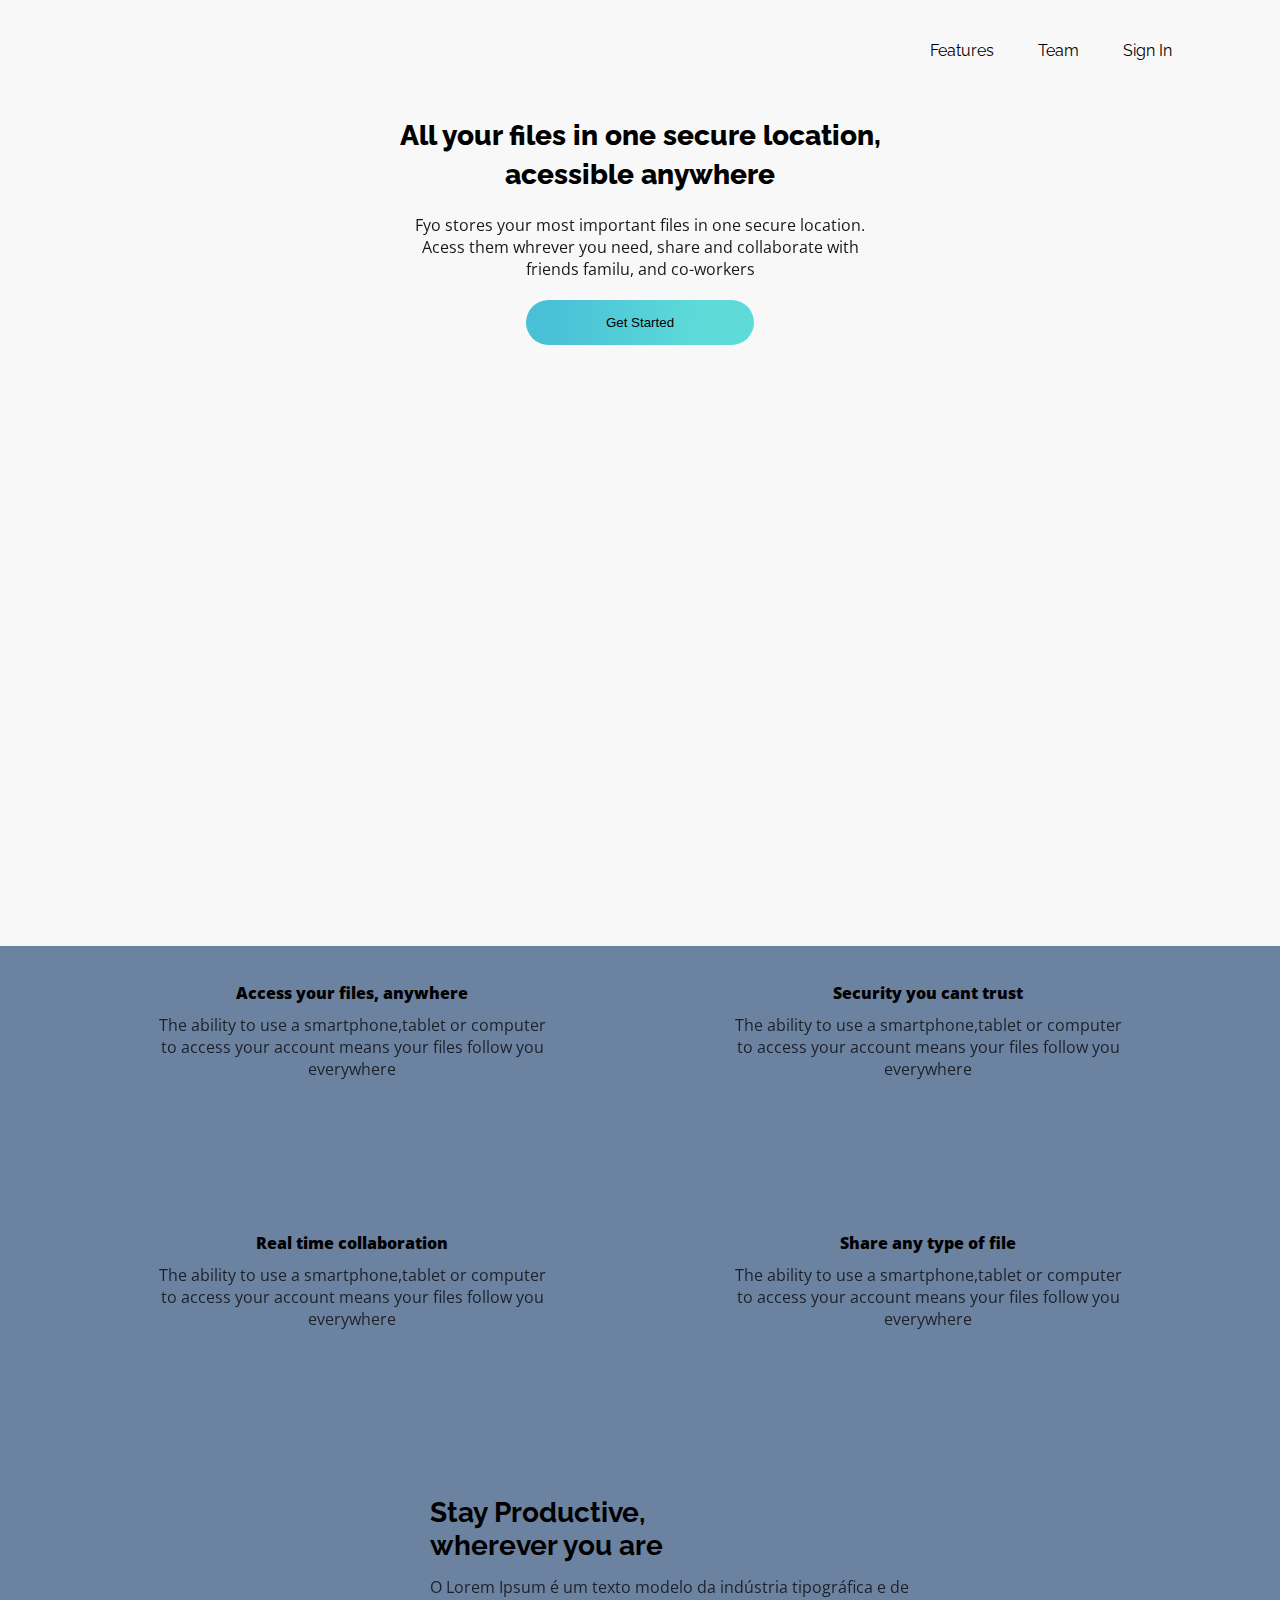
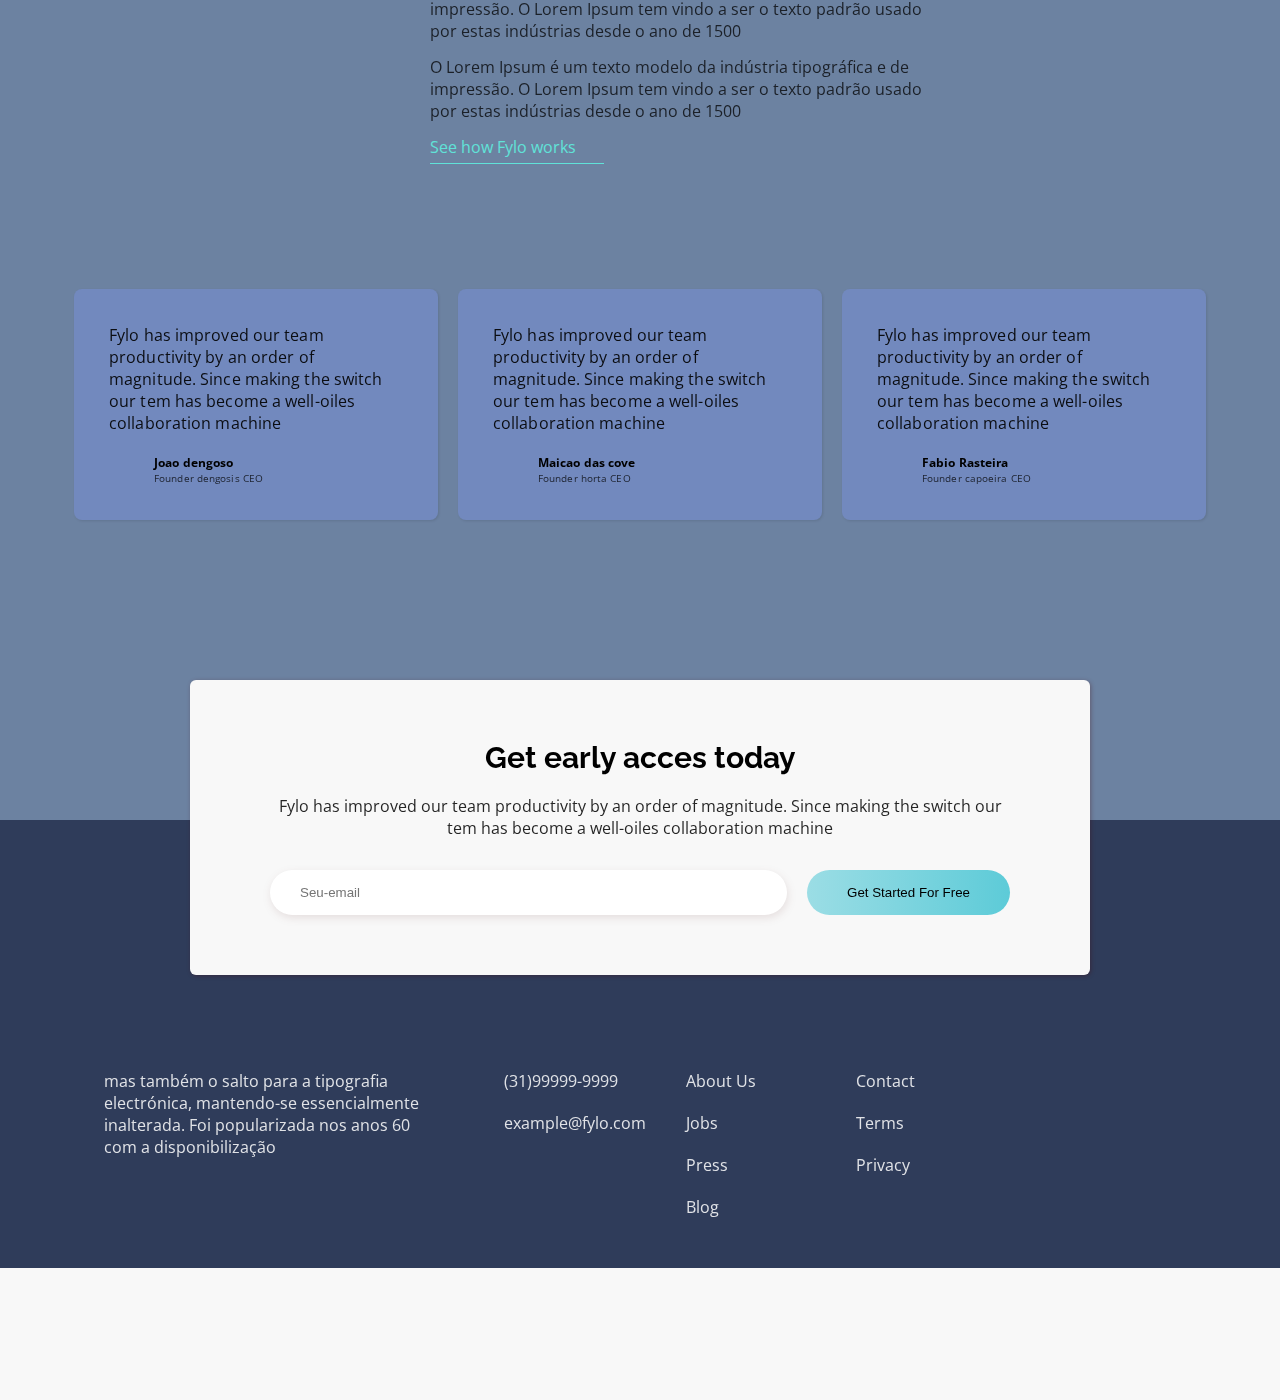
==== index.html @ e7dff71d "tranks" ====
<!DOCTYPE html>
<html lang="en">
  <head>
    <meta charset="UTF-8" />
    <meta name="viewport" content="width=device-width, initial-scale=1.0" />
    <title>Fylo Dark</title>
    <link
      href="https://fonts.googleapis.com/css2?family=Open+Sans:wght@400;700&display=swap"
      rel="stylesheet"
    />
    <link
      href="https://fonts.googleapis.com/css2?family=Raleway:wght@400;700&display=swap"
      rel="stylesheet"
    />
    <link rel="stylesheet" href="/light-theme.css" />

  </head>

  <body>
    <nav class="container">
      <div class="menu-wrap">
        <div class="logo"></div>
        <ul>
          <li><a href="#">Features</a></li>
          <li><a href="#">Team</a></li>
          <li><a href="#">Sign In</a></li>
          <li class="lua" id="switch-theme"></li>
        </ul>
      </div>
    </nav>

    <div class="intro">
      <div>
        <img src="images/illustration-intro.png" alt="" />
      </div>
      <div class="tittle">
        <h1>All your files in one secure location, acessible anywhere</h1>
      </div>
      <div class="subt">
        <p>
          Fyo stores your most important files in one secure location. Acess
          them whrever you need, share and collaborate with friends familu, and
          co-workers
        </p>
      </div>
      <button class="btn-1">Get Started</button>
    </div>

    <section class="page1">
      <div class="container wrap">
        <ul>
          <li><img src="images/icon-access-anywhere.svg" alt="" /></li>
          <li>Access your files, anywhere</li>
          <li>
            The ability to use a smartphone,tablet or computer to access your
            account means your files follow you everywhere
          </li>
        </ul>

        <ul>
          <li><img src="images/icon-security.svg" alt="" /></li>
          <li>Security you cant trust</li>
          <li>
            The ability to use a smartphone,tablet or computer to access your
            account means your files follow you everywhere
          </li>
        </ul>

        <ul>
          <li><img src="images/icon-collaboration.svg" alt="" /></li>
          <li>Real time collaboration</li>
          <li>
            The ability to use a smartphone,tablet or computer to access your
            account means your files follow you everywhere
          </li>
        </ul>

        <ul>
          <li><img src="images/icon-any-file.svg" alt="" /></li>
          <li>Share any type of file</li>
          <li>
            The ability to use a smartphone,tablet or computer to access your
            account means your files follow you everywhere
          </li>
        </ul>
      </div>
    </section>

    <section class="page2">
      <div class="container">
        <div class="wrap-page2">
          <div>
            <img src="images/illustration-stay-productive.png" alt="" />
          </div>
          <div class="content">
            <h2>Stay Productive, wherever you are</h2>
            <p>
              O Lorem Ipsum é um texto modelo da indústria tipográfica e de
              impressão. O Lorem Ipsum tem vindo a ser o texto padrão usado por
              estas indústrias desde o ano de 1500
            </p>
            <p>
              O Lorem Ipsum é um texto modelo da indústria tipográfica e de
              impressão. O Lorem Ipsum tem vindo a ser o texto padrão usado por
              estas indústrias desde o ano de 1500
            </p>
            <a href="#">See how Fylo works</a>
          </div>
        </div>
      </div>
    </section>

    <section class="cards">
      <div class="container">
        <div class="cards-wrap">
          <ul class="card">
            <li class="personatext">
              Fylo has improved our team productivity by an order of magnitude.
              Since making the switch our tem has become a well-oiles
              collaboration machine
            </li>
            <li class="info">
              <img src="images/profile-1.jpg" alt="" />
              <div class="infopersona">
                <h5>Joao dengoso</h5>
                <p>Founder dengosis CEO</p>
              </div>
            </li>
          </ul>

          <ul class="card">
            <li class="personatext">
              Fylo has improved our team productivity by an order of magnitude.
              Since making the switch our tem has become a well-oiles
              collaboration machine
            </li>
            <li class="info">
              <img src="images/profile-2.jpg" alt="" />
              <div class="infopersona">
                <h5>Maicao das cove</h5>
                <p>Founder horta CEO</p>
              </div>
            </li>
          </ul>
          <ul class="card">
            <li class="personatext">
              Fylo has improved our team productivity by an order of magnitude.
              Since making the switch our tem has become a well-oiles
              collaboration machine
            </li>
            <li class="info">
              <img src="images/profile-3.jpg" alt="" />
              <div class="infopersona">
                <h5>Fabio Rasteira</h5>
                <p>Founder capoeira CEO</p>
              </div>
            </li>
          </ul>
        </div>
      </div>
    </section>
    <div class="segura">
        <section class="inscreva-se">
          <h2>Get early acces today</h2>
          <p>
            Fylo has improved our team productivity by an order of magnitude.
            Since making the switch our tem has become a well-oiles
            collaboration machine
          </p>
          <div class="envie">
            <input type="text" placeholder="Seu-email" />
            <button>Get Started For Free</button>
          </div>
        </section>
      </div>
    </div>
    <footer>
      <div class="container">
        <img src="images/logo.svg" alt="" />
        <div class="footer-wrap">

          <ul class="local"><li>mas também o salto para a tipografia electrónica, mantendo-se essencialmente inalterada. Foi popularizada nos anos 60 com a disponibilização</li></ul>
       
          <ul class="contato">
          <li class="fone">(31)99999-9999</li>
          <li class="email">example@fylo.com</li>
        </ul>

        <ul class="tagarela">
          <li>About Us</li>
          <li>Jobs</li>
          <li>Press</li>
          <li>Blog</li>
        </ul>
        <ul class="tagarela2">
          <li>Contact</li>
          <li>Terms</li>
          <li>Privacy</li>
        </ul>

        <ul class="redes">
          <li><a href="#"> <img src="images/face.svg" alt=""></a></li>
          <li><a href="#"> <img src="images/twiiter.svg" alt=""></a></li>
          <li><a href="#"> <img src="images/instagram.svg" alt=""></a></li>
          
        </ul>

        </div>
      </div>
    </footer>
    <script type="text/javascript" src="script.js"></script>
  </body>
</html>
---- light-theme.css ----
/* ### 
Headings, Call-to-actions, Header Navigation

- Family: [Raleway](https://fonts.google.com/specimen/Raleway)
- Weights: 400, 700
font-family: 'Raleway', sans-serif;

### Body

- Family: [Open Sans](https://fonts.google.com/specimen/Open+Sans)
- Weights: 400, 700 
font-family: 'Open Sans', sans-serif;
*/

/* RESET */
* {
  margin: 0;
  padding: 0;
  box-sizing: border-box;
}

*::after,
*::before {
  margin: 0;
  padding: 0;
  box-sizing: border-box;
}

ul,
li {
  list-style: none;
}
a {
  text-decoration: none;
}
img {
  display: block;
  max-width: 100%;
}
/* font */
:root {
  /* - Dark Blue (main background) */
  --main-bg-color: rgb(248, 248, 248);
  /* - Dark Blue (intro and email sign up background):  */
  --intro-bg-color: #6c82a1;
  /* - Dark Blue (footer background) */
  --footer-bg-color: #2f3c5a;
  --card-color: #7289be;
  --font-color: black;
  --font-footer-color: white;
  --link-color: #60e2d8;
}

body {
  font-family: "Open Sans", sans-serif;
  background-color: var(--main-bg-color);
  height: 3000px;
  color: var(--font-color);
}

.container {
  margin-right: auto;
  margin-left: auto;
  padding-right: 4rem;
  padding-left: 4rem;
  max-width: 1440px;
}
.menu-wrap {
  display: flex;
  align-items: center;
}
.menu-wrap .logo {
  display: block;
  padding: 4em 0em 2em 0;
  max-width: 160px;
  background: url("images/logo-black.svg") no-repeat;
  background-size: 100% 100%;
  width: 180px;
  height: 55px;
}
.menu-wrap ul {
  margin-left: auto;
}

.menu-wrap ul li {
  display: inline-block;
}
.menu-wrap ul li a:hover {
  text-decoration: underline;
}
.menu-wrap ul li a {
  padding: 20px;
  color: var(--font-color);
  font-family: "Raleway", sans-serif;
}

/* intro */
.intro {
  position: relative;
  margin: 0;
  padding: 0;
  width: 100%;
  height: 850px;
  background-size: contain;
  background-repeat: no-repeat;
  background-image: url("images/bg-curvy-desktop-white.svg");
  background-position: bottom;
}

.intro img {
  margin: 0 auto;
  max-width: 500px;
  display: block;
}

.intro h1 {
  color: var(--font-color);
  font-weight: 800;
  font-size: 28px;
  display: flex;
  justify-content: center;
  text-align: center;
  font-family: "Raleway", sans-serif;
  line-height: 1.4em;
}

.tittle {
  max-width: 600px;
  margin: 0 auto;
  padding: 20px 0;
}

.subt {
  max-width: 450px;
  margin: 0 auto;
}
.subt {
  text-align: center;
  color: var(--font-color);
  opacity: 90%;
  font-weight: 400;
  font-family: "Open Sans", sans-serif;
}
.btn-1 {
  display: block;
  padding: 15px 80px;
  border-radius: 40px;
  color: var(--font-color);
  border: none;
  margin: 20px auto;
  background: linear-gradient(
    270.96deg,
    #5edbd9 21.9%,
    rgb(74, 192, 215) 88.45%
  );
  cursor: pointer;
  transition: 0.2s ease-in;
}

button:hover {
  background: linear-gradient(
    270.96deg,
    #5edbd9 01.9%,
    rgb(74, 192, 215) 08.45%
  );
}

.page1 {
  background-color: var(--intro-bg-color);
  display: block;
  width: 100%;
}
.page1 p {
  color: var(--font-color);
  text-align: center;
  font-size: 90px;
}
.wrap {
  display: flex;
  flex-wrap: wrap;
  align-items: center;
  background-color: var(--intro-bg-color);
}

.wrap ul {
  flex: 1 1 50%;
  max-width: 50%;
  text-align: center;
  margin-bottom: 90px;
  padding: 1em;
}

.wrap ul img {
  margin: 0 auto;
}
.wrap ul li {
  color: var(--font-color);
  margin-top: 10px;
  font-family: "Open Sans", sans-serif;
  font-weight: 800;
}
.wrap ul li:nth-child(3) {
  max-width: 390px;
  margin: 10px auto;
  font-weight: normal;
  opacity: 75%;
}
/* pagina productive */

.page2 {
  background-color: var(--intro-bg-color);
  width: 100%;
  padding: 50px 0;
}
.wrap-page2 {
  display: flex;
  align-items: center;
  justify-content: center;
}
.content {
  max-width: 500px;
  margin-left: 80px;
}
.page2 p {
  color: var(--font-color);
  margin-bottom: 14px;
  opacity: 75%;
}

.page2 h2 {
  max-width: 300px;
  margin-bottom: 14px;
  color: var(--font-color);
  font-size: 28px;
  font-family: "Raleway", sans-serif;
}
.page2 a {
  color: var(--link-color);
  border-bottom: 1px var(--link-color) solid;
  padding-bottom: 5px;
}
.page2 a::after {
  content: "";
  display: inline-block;
  background: url("images/icon-arrow.svg");
  background-size: cover;
  width: 20px;
  height: 20px;
  margin-left: 8px;
  vertical-align: middle;
}

/* cards */

.cards {
  padding-top: 60px;
  background: var(--intro-bg-color);
  padding-bottom: 300px;
}
.card {
  margin-top: 20px;
  max-width: calc(33.333% - 20px);
  letter-spacing: 0.1px;
  background: var(--card-color);
  border-radius: 8px;
  padding: 35px;
  min-width: 320px;
  filter: drop-shadow(1px 1px 1px rgba(0, 0, 0, 0.1));
}
.card:nth-child(2) {
  margin-left: 20px;
  margin-right: 20px;
}
.card:nth-child(1) {
  position: relative;
  z-index: 90;
}
.card:nth-child(1)::before {
  content: "";
  display: inline-block;
  background-size: cover;
  background: url("images/bg-quotes.png") no-repeat;
  height: 90px;
  width: 100%;
  position: absolute;
  top: -32px;
  left: -20px;
  z-index: -99;
}
.cards-wrap {
  display: flex;
  flex-wrap: wrap;
  justify-content: center;
}
.info {
  display: flex;
  align-items: center;
  align-content: center;
  vertical-align: middle;
}
.infopersona {
  margin-left: 15px;
}

.infopersona p {
  font-size: 10px;
  opacity: 75%;
}

.infopersona h5 {
  font-size: 12px;
}

.info img {
  width: 30px;
  border-radius: 50%;
}
.personatext {
  margin-bottom: 20px;
  opacity: 90%;
}

/* card inscreva-se */
.segura {
  position: relative;
  margin: 0 1.5em;
}

.inscreva-se {
  margin: 0 auto;
  max-width: 900px;
  background: var(--main-bg-color);
  position: absolute;
  top: -140px;
  padding: 60px 80px;
  filter: drop-shadow(1px 1px 2px rgba(71, 0, 0, 0.3));
  border-radius: 6px;
  z-index: 10;
  left: 0;
  right: 0;
}

.inscreva-se h2 {
  text-align: center;
  margin-bottom: 20px;
  font-family: "Raleway", sans-serif;
  font-size: 30px;
}
.inscreva-se p {
  opacity: 85%;
  margin-bottom: 30px;
  text-align: center;
  line-height: 1.4em;
}

.envie {
  display: flex;
}
.envie button {
  display: block;
  padding: 15px 40px;
  border-radius: 40px;
  color: var(--font-color);
  border: none;
  margin-left: 20px;
  background: linear-gradient(
    270.96deg,
    #4fc7d5 -21.9%,
    rgba(63, 173, 206, 0) 248.45%
  );
  cursor: pointer;
  transition: 0.2s ease-in;
}
.envie button:hover {
  background: linear-gradient(
    270.96deg,
    #4fc7d5 21.9%,
    rgba(163, 173, 206, 0) 248.45%
  );
}
.envie input {
  flex: 1;
  border-radius: 40px;
  border: none;
  padding: 0 30px;
  filter: drop-shadow(1px 3px 4px rgba(71, 0, 0, 0.1));
}
.envie input::placeholder {
  margin: 0 10px;
}

footer {
  background: var(--footer-bg-color);
  padding-top: 220px;
}
footer ul li {
  cursor: pointer;
}
footer img {
  margin-bottom: 30px;
}
.footer-wrap {
  display: flex;
  justify-content: space-around;
}
.footer-wrap ul {
  flex: 1;
  opacity: 85%;
  margin-bottom: 30px;
  color: var(--font-footer-color);
}
.footer-wrap ul:nth-child(1) {
  flex: 2;
  margin-left: 40px;
  position: relative;
  min-width: 250px;
}
.local {
  margin-right: 60px;
}

.local:before {
  content: "";
  background: url("images/icon-location.svg");
  width: 13px;
  height: 18px;
  display: inline-block;
  position: absolute;
  left: -35px;
  top: 5px;
}
.fone,
.email {
  position: relative;
  margin-left: 40px;
  margin-bottom: 20px;
  margin: 0 40px 20px 0;
  cursor: pointer;
}
.fone:hover,
.email:hover {
  text-decoration: underline;
}

.fone:before {
  content: "";
  background: url("images/icon-phone.svg") no-repeat;
  width: 20px;
  height: 18px;
  display: inline-block;
  position: absolute;
  left: -40px;
  top: 5px;
}

.email:before {
  content: "";
  background: url("images/icon-email.svg") no-repeat;
  width: 20px;
  height: 18px;
  display: inline-block;
  position: absolute;
  left: -40px;
  top: 4px;
}

.tagarela {
  min-width: 120px;
  margin-left: 0px;
}
.tagarela li,
.tagarela2 li {
  margin-bottom: 20px;
}
.redes {
  margin-left: 20px;
  min-width: 60px;
}
.redes li {
  margin: 0;
  max-width: 35px;
}
.redes li img {
  flex: 1 1 35px;
}
.lua {
  display: block;
  background: url("images/moon.svg") no-repeat;
  background-size: 100% 100%;
  cursor: pointer;
  width: 20px;
  height: 20px;
  position: relative;
  top: 5px;
  transition: 3.5s ease;
}

/* media */
@media (max-width: 960px) {
  .intro {
    height: 710px;
  }
  .page1 {
    padding-top: 100px;
  }
  .content {
    max-width: 400px;
    margin-left: 40px;
  }
  .page2 p {
    font-size: 14px;
  }
  .page2 h2 {
    font-size: 24px;
  }
  .page2 a {
    font-size: 14px;
  }
  .page2 img {
    min-width: 220px;
  }
  footer ul li {
    font-size: 12px;
  }
  .redes {
    display: flex;
    justify-content: center;
  }
  .redes li {
    margin-right: 20px;
  }

  .redes img {
    margin-left: 20px;
  }
  .footer-wrap {
    display: flex;
    justify-content: space-around;
    flex-direction: column;
  }
  .footer-wrap ul:nth-child(1) {
    margin-left: 40px;
    position: relative;
    max-width: 300px;
  }
  .contato {
    margin-left: 40px;
  }
}

@media (max-width: 620px) {
  .container {
    margin-right: auto;
    margin-left: auto;
    padding-right: 2rem;
    padding-left: 2rem;
  }
  .intro {
    height: 550px;
    opacity: 100%;
  }
  .intro h1 {
    font-size: 26px;
  }
  .intro p {
    margin: 0 10px;
  }
  .tittle {
    max-width: 360px;
  }
  .intro img {
    max-width: 380px;
    padding-bottom: 20px;
  }
  .menu-wrap .logo {
    padding: 2em 0em 2em 0em;
    max-width: 100px;
  }
  .menu-wrap ul li {
    font-size: 14px;
    margin-left: 10px;
  }
  .menu-wrap ul li a {
    padding: 5px;
    opacity: 90%;
  }
  .page1 {
    padding-top: 200px;
    height: 1400px;
  }
  .wrap {
    flex-direction: column;
  }
  .wrap ul {
    flex: 1 1 auto;
    min-width: 300px;
    text-align: center;
    margin-bottom: 90px;
    padding: 0px;
  }
  .wrap ul li:nth-child(3) {
    max-width: 300px;
    margin: 10px auto;
  }
  .content {
    margin-left: 10px;
  }

  .page2 {
    padding-top: 0px;
  }
  .wrap-page2 {
    flex-direction: column;
  }
  .page2 p {
    font-size: 14px;
  }
  .page2 h2 {
    font-size: 18px;
  }
  .page2 a {
    font-size: 14px;
  }
  .page2 img {
    width: 100%;
    margin: 0 auto;
    padding-bottom: 60px;
  }
  .personatext {
    font-size: 14px;
    letter-spacing: 0;
  }
  .card {
    padding: 25px;
  }
  .card:nth-child(2) {
    margin-left: 0px;
    margin-right: 0px;
  }
  .card {
    min-width: 280px;
  }
  .cards {
    padding-bottom: 250px;
  }

  .envie {
    padding-bottom: 20px;
    flex-direction: column;
    max-width: 360px;
    justify-content: center;
    margin: 0 auto;
  }
  .inscreva-se {
    top: -140px;
    padding: 30px 40px;
    filter: drop-shadow(1px 1px 2px rgba(71, 0, 0, 0.3));
    border-radius: 6px;
    z-index: 10;
    left: 0;
    right: 0;
  }
  .envie button {
    margin-left: 0px;
  }
  .envie input {
    flex: 1;
    border-radius: 40px;
    border: none;
    padding: 15px 30px;
    margin-bottom: 20px;
  }
  footer {
    padding-top: 320px;
  }
  .footer-wrap {
    flex-direction: column;
  }
  .contato {
    margin-left: 40px;
  }
  .tagarela,
  .tagarela2 {
    margin-left: 0px;
  }
  .redes {
    margin-left: 0px;
  }
}
@media (max-width: 406px) {
  .lua {
    position: absolute;
    top: 80px;
    right: 40px;
  }
  .menu-wrap {
    padding: 10px 0 30px 0;
  }
}

@media (max-width: 370px) {
  .intro {
    height: 400px;
    opacity: 100%;
    background-image: url("images/bg-curvy-desktop-white.svg");
  }
  .intro h1 {
    font-size: 24px;
    margin: 0 10px;
  }
  .intro p {
    font-size: 14px;
    margin: 0 10px;
  }
  .page1 {
    padding-top: 200px;
  }
  .container {
    margin-right: auto;
    margin-left: auto;
    padding-right: 1rem;
    padding-left: 1rem;
  }
  .menu-wrap ul li a {
    font-size: 12px;
    margin-left: 0px;
  }
  .intro img {
    max-width: 250px;
    padding-bottom: 20px;
  }
  .menu-wrap .logo {
    padding: 2em 0em 2em 0em;
    max-width: 80px;
  }
  .wrap ul {
    min-width: 260px;
    text-align: center;
    margin-bottom: 60px;
    padding: 0px;
  }
  .wrap ul li {
    font-size: 14px;
  }
  .page1 {
    padding-top: 200px;
    height: 1300px;
  }
  .card {
    padding: 15px;
  }
  .inscreva-se h2 {
    font-size: 22px;
  }
  .inscreva-se p {
    font-size: 14px;
  }
  .inscreva-se {
    padding: 30px 15px;
    filter: drop-shadow(1px 1px 2px rgba(71, 0, 0, 0.3));
  }
  .card:nth-child(1)::before {
    content: "";
    display: inline-block;
    background-size: cover;
    background: url("images/bg-quotes.png") no-repeat;
    height: 30px;
    width: 40%;
    position: absolute;
    top: -32px;
    left: 5px;
    z-index: -99;
  }
}
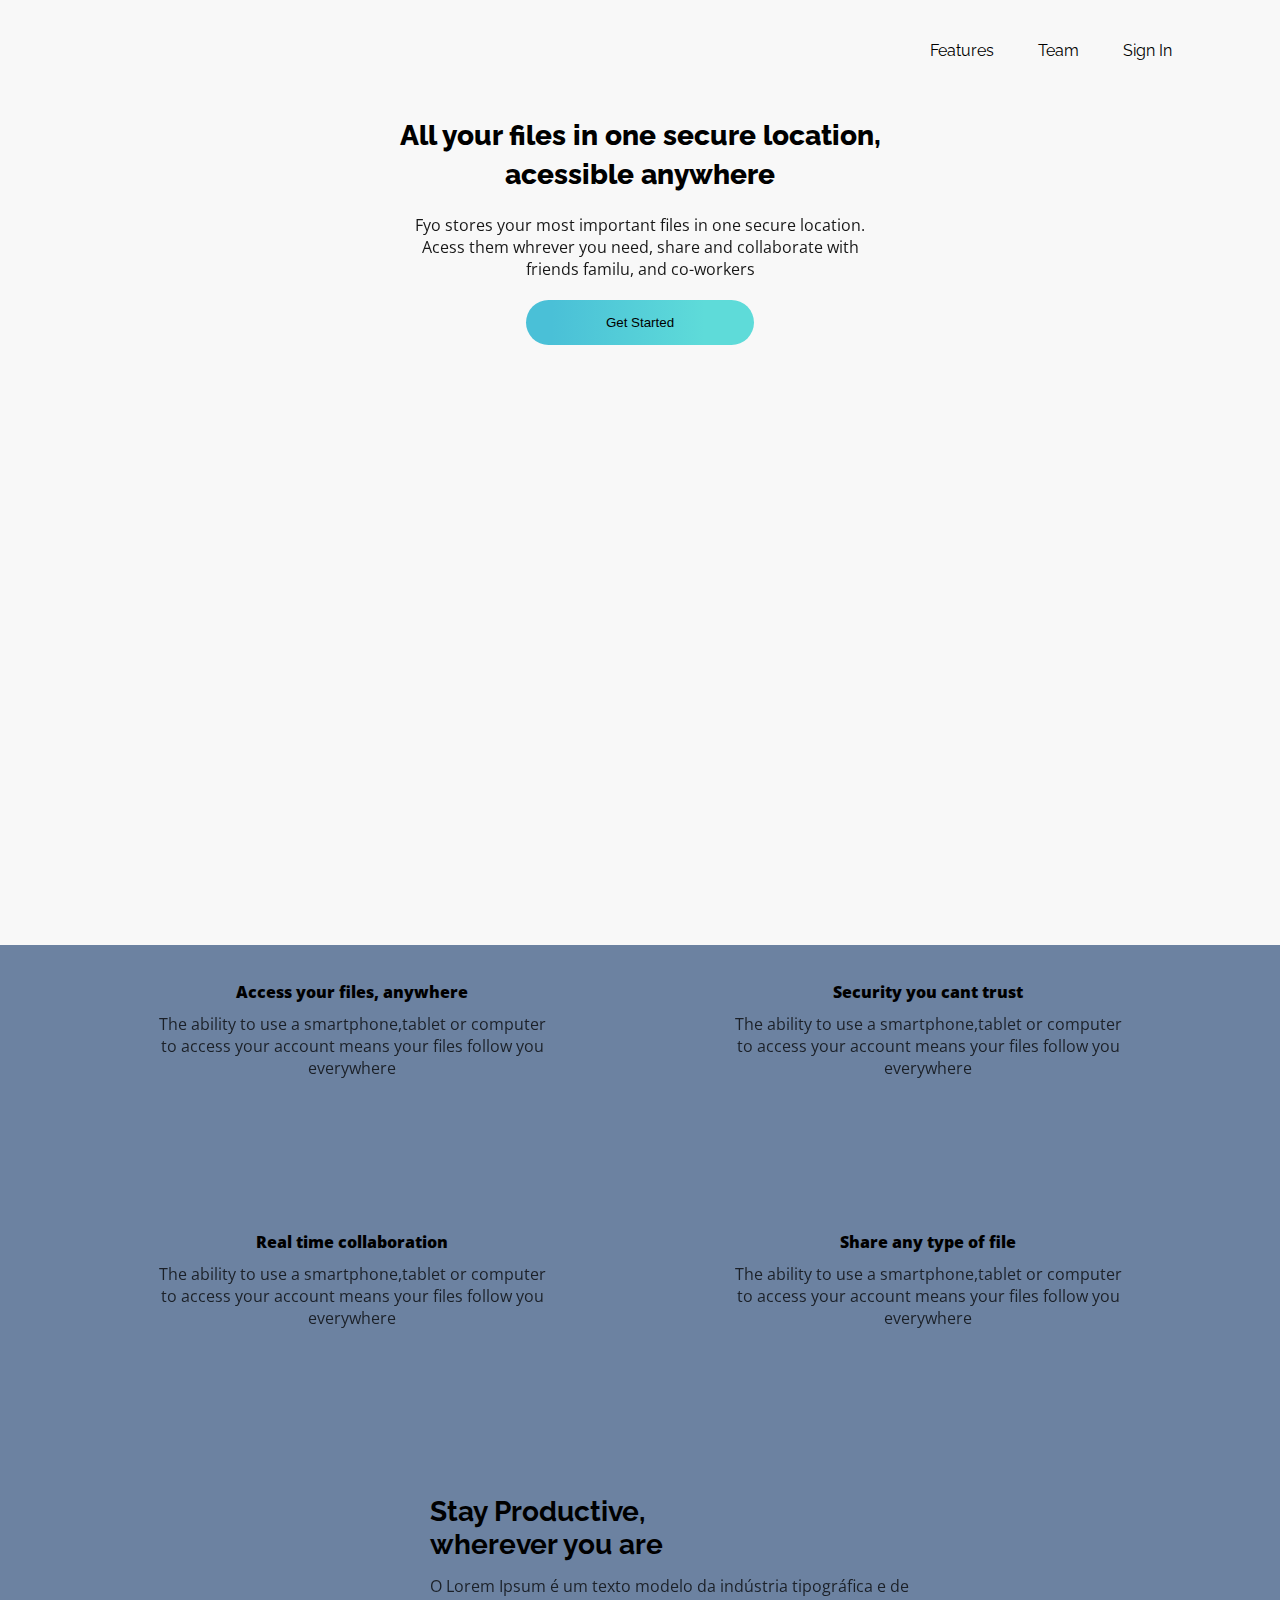
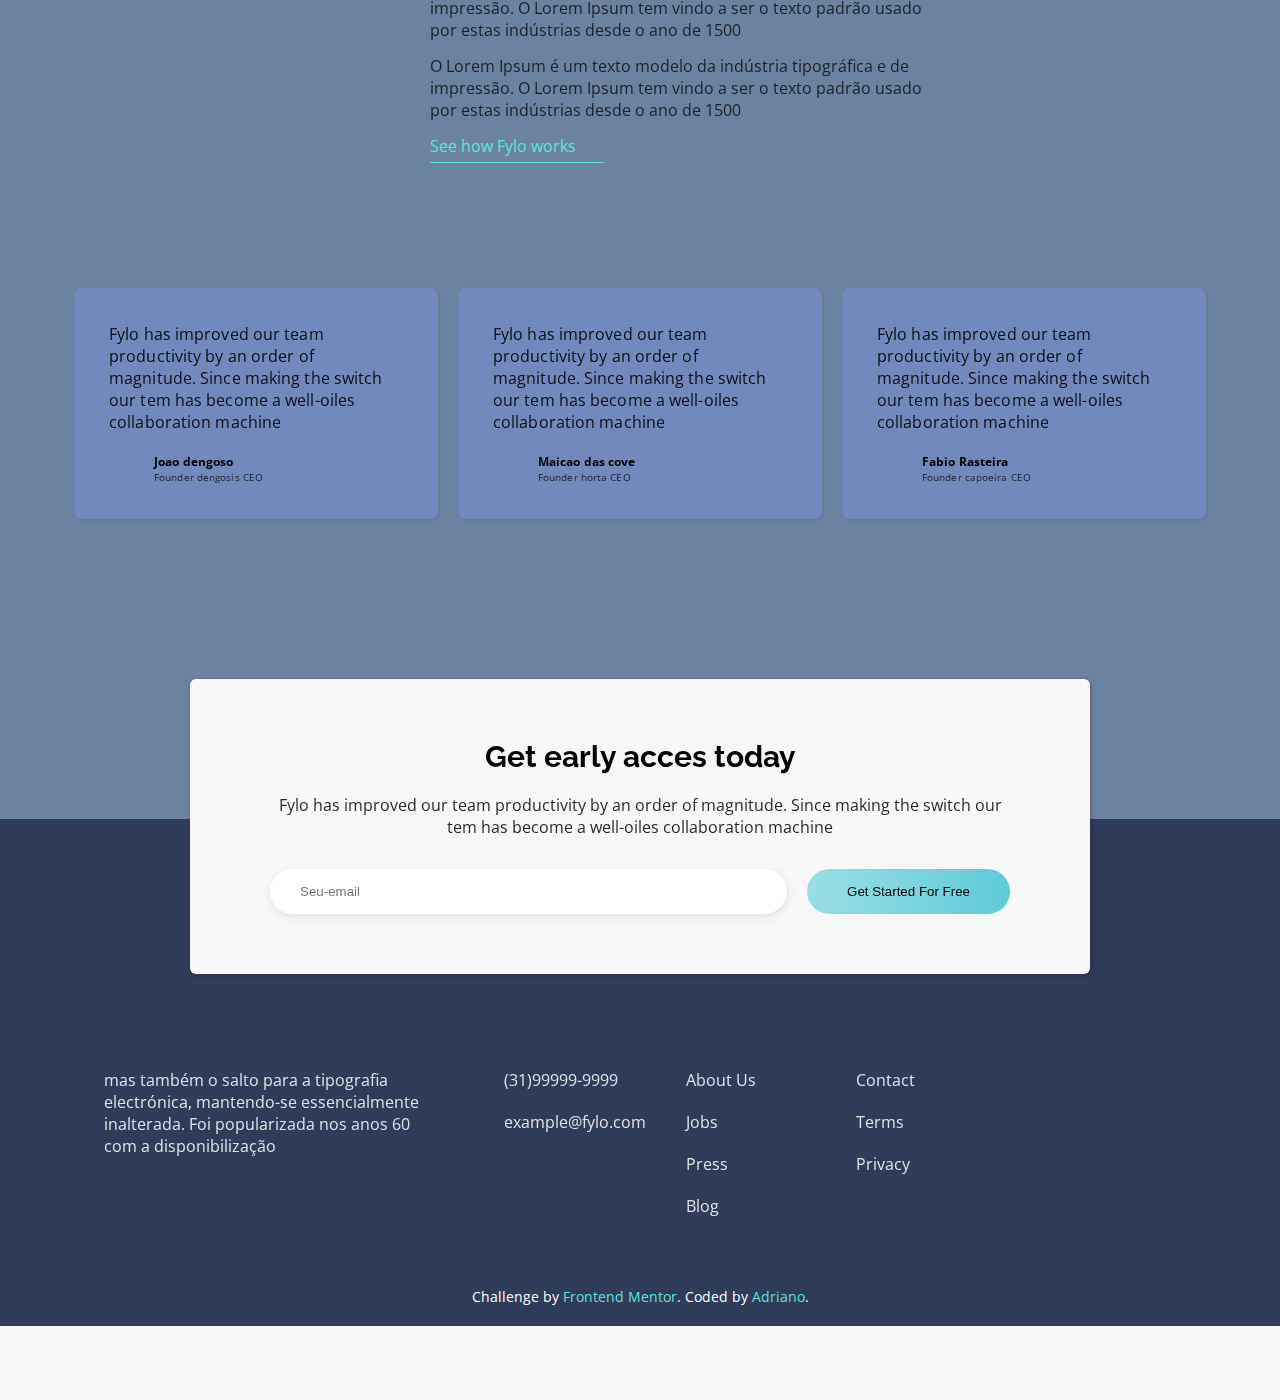
==== commit 917e5705: "cerejinha do bolo" ====
--- a/index.html
+++ b/index.html
@@ -12,7 +12,7 @@
       href="https://fonts.googleapis.com/css2?family=Raleway:wght@400;700&display=swap"
       rel="stylesheet"
     />
-    <link rel="stylesheet" href="/light-theme.css" />
+    <link rel="stylesheet" href="light-theme.css" />
 
   </head>
 
@@ -207,6 +207,10 @@
 
         </div>
       </div>
+      <p class="attribution">
+        Challenge by <a href="https://www.frontendmentor.io?ref=challenge" target="_blank">Frontend Mentor</a>.
+        Coded by <a href="https://github.com/EuSouAlaska/fylo-dark-white">Adriano</a>.
+      </p>
     </footer>
     <script type="text/javascript" src="script.js"></script>
   </body>
--- a/light-theme.css
+++ b/light-theme.css
@@ -57,6 +57,16 @@
   height: 3000px;
   color: var(--font-color);
 }
+.attribution {
+  text-align: center;
+  color: var(--font-footer-color);
+  padding: 20px;
+  font-size: 14px;
+}
+
+.attribution a {
+  color: var(--link-color);
+}
 
 .container {
   margin-right: auto;
@@ -105,6 +115,7 @@
   background-repeat: no-repeat;
   background-image: url("images/bg-curvy-desktop-white.svg");
   background-position: bottom;
+  margin-bottom: -1px;
 }
 
 .intro img {
@@ -702,7 +713,6 @@
   .intro {
     height: 400px;
     opacity: 100%;
-    background-image: url("images/bg-curvy-desktop-white.svg");
   }
   .intro h1 {
     font-size: 24px;
